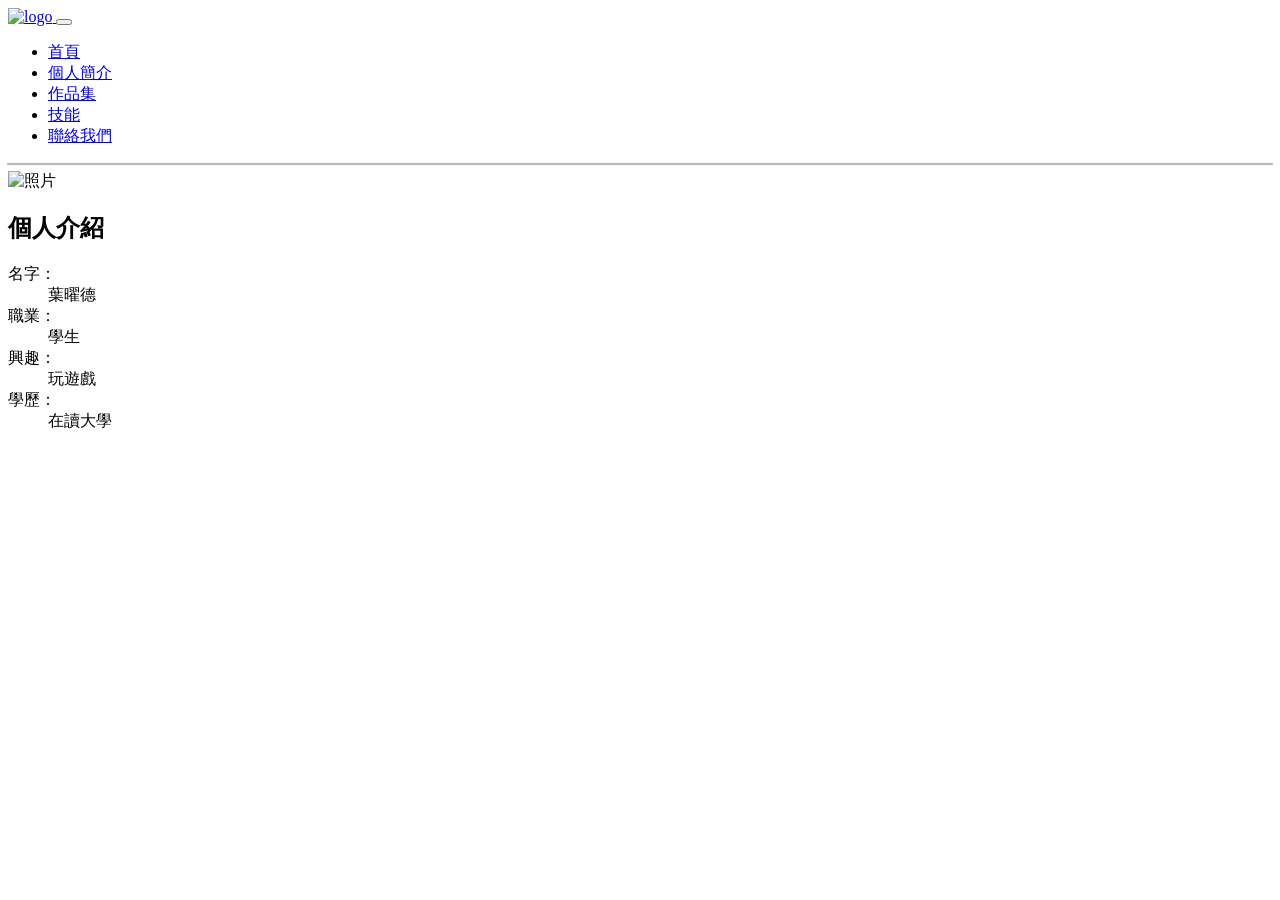
==== about.html @ e7cdc072 "Add files via upload" ====
<!DOCTYPE html>
<html lang="en">

<head>
  <meta charset="UTF-8">
  <meta name="viewport" content="width=device-width, initial-scale=1.0">
  <title>Document</title>
  <link rel="shortcut icon" href="img/pexels-wzm-pictures-430160891-18241353.jpg" type="image/x-icon">
  <link rel="stylesheet" href="css/style.css">
  <link rel="stylesheet" href="css/bootstrap.min.css">
</head>

<body>
  <nav class="navbar navbar-expand-lg bg-body-tertiary">
    <div class="container-fluid">
      <a class="navbar-brand" href="index.html">
        <img src="img/pexels-wzm-pictures-430160891-18241353.jpg" alt="logo" width="100">
      </a>
      <button class="navbar-toggler" type="button" data-bs-toggle="collapse" data-bs-target="#navbarSupportedContent"
        aria-controls="navbarSupportedContent" aria-expanded="false" aria-label="Toggle navigation">
        <span class="navbar-toggler-icon"></span>
      </button>
      <div class="collapse navbar-collapse" id="navbarSupportedContent">
        <ul class="navbar-nav me-auto mb-2 mb-lg-0">
          <li class="nav-item">
            <a class="nav-link" href="index.html">首頁</a>
          </li>
          <li class="nav-item">
            <a class="nav-link active" aria-current="page" href="about.html">個人簡介</a>
          </li>
          <li class="nav-item">
            <a class="nav-link" href="portfolio.html">作品集</a>
          </li>
          <li class="nav-item">
            <a class="nav-link" href="skills.html">技能</a>
          </li>
          <li class="nav-item">
            <a class="nav-link" href="contact.html">聯絡我們</a>
          </li>
        </ul>
      </div>
    </div>
  </nav>
  <hr style="box-shadow: 0px 1px 1px 1px rgb(180, 180, 180); border: none;">
  <section id="profile" class="container my-5">
    <div class="row align-items-center">
      <div class="col-md-4 text-center mb-4 mb-md-0">
        <img src="img/照片.jpg" alt="照片" class="img-fluid rounded shadow" style="max-width: 300px; height: auto;"
          id="profilePhoto">
      </div>
      <div class="col-md-8">
        <h2 class="mb-4 text-primary fw-bold">個人介紹</h2>
        <dl class="row fs-5">
          <dt class="col-sm-3 text-secondary">名字：</dt>
          <dd class="col-sm-9">葉曜德</dd>
          <dt class="col-sm-3 text-secondary">職業：</dt>
          <dd class="col-sm-9">學生</dd>
          <dt class="col-sm-3 text-secondary">興趣：</dt>
          <dd class="col-sm-9">玩遊戲</dd>
          <dt class="col-sm-3 text-secondary">學歷：</dt>
          <dd class="col-sm-9">在讀大學</dd>
        </dl>
      </div>

    </div>
  </section>
  <script src="js/bootstrap.bundle.min.js"></script>
  <script src="js/main.js"></script>
</body>

</html>
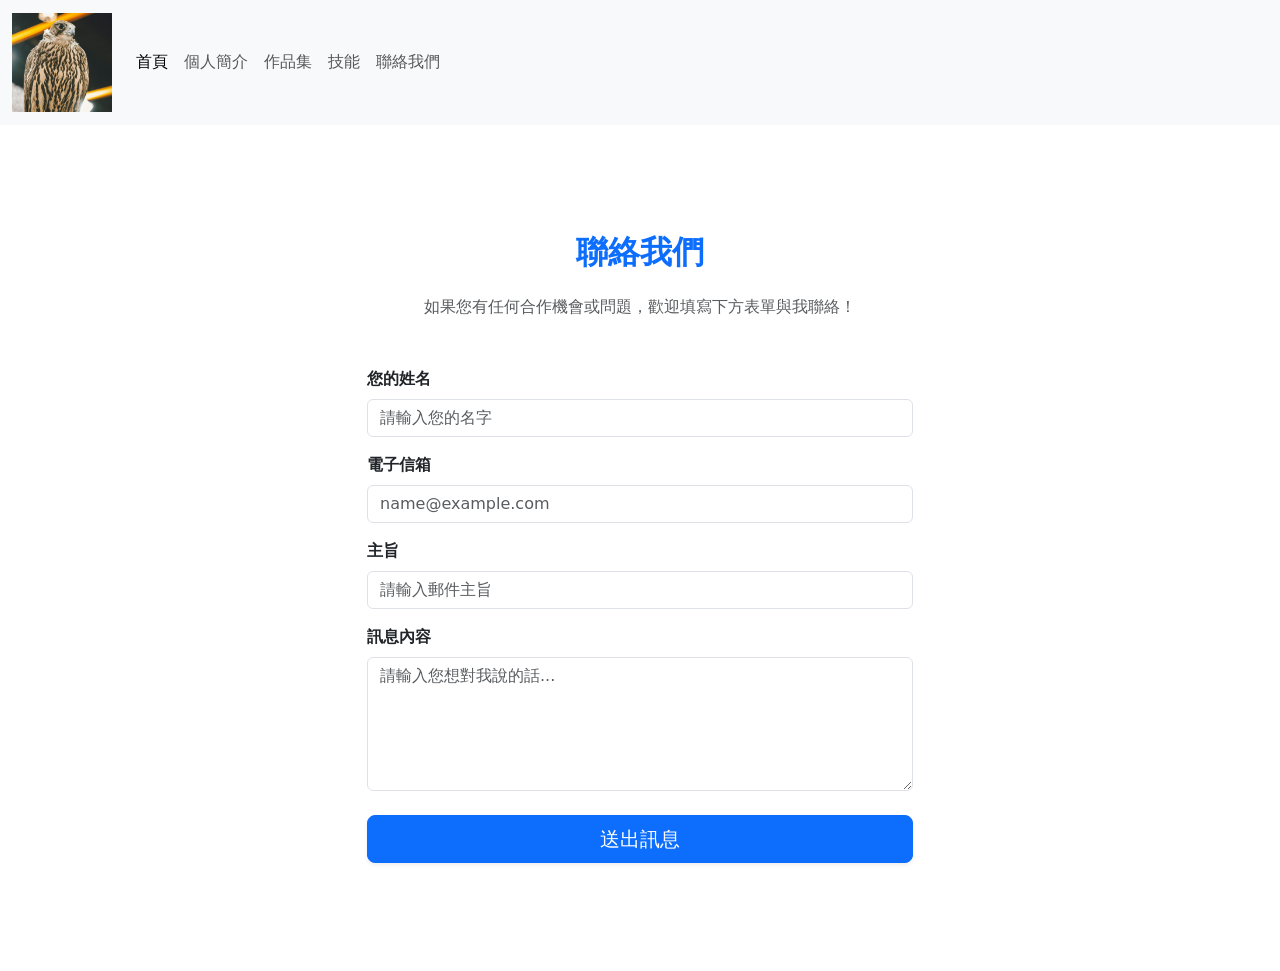
==== commit f553c8c7: "Update about.html" ====
--- a/about.html
+++ b/about.html
@@ -4,7 +4,7 @@
 <head>
   <meta charset="UTF-8">
   <meta name="viewport" content="width=device-width, initial-scale=1.0">
-  <title>Document</title>
+  <title>聯絡我們</title>
   <link rel="shortcut icon" href="img/pexels-wzm-pictures-430160891-18241353.jpg" type="image/x-icon">
   <link rel="stylesheet" href="css/style.css">
   <link rel="stylesheet" href="css/bootstrap.min.css">
@@ -14,8 +14,7 @@
   <nav class="navbar navbar-expand-lg bg-body-tertiary">
     <div class="container-fluid">
       <a class="navbar-brand" href="index.html">
-        <img src="img/pexels-wzm-pictures-430160891-18241353.jpg" alt="logo" width="100">
-      </a>
+        <img src="img/pexels-wzm-pictures-430160891-18241353.jpg" alt="logo" width=100px></a>
       <button class="navbar-toggler" type="button" data-bs-toggle="collapse" data-bs-target="#navbarSupportedContent"
         aria-controls="navbarSupportedContent" aria-expanded="false" aria-label="Toggle navigation">
         <span class="navbar-toggler-icon"></span>
@@ -23,10 +22,10 @@
       <div class="collapse navbar-collapse" id="navbarSupportedContent">
         <ul class="navbar-nav me-auto mb-2 mb-lg-0">
           <li class="nav-item">
-            <a class="nav-link" href="index.html">首頁</a>
+            <a class="nav-link active" aria-current="page" href="index.html">首頁</a>
           </li>
           <li class="nav-item">
-            <a class="nav-link active" aria-current="page" href="about.html">個人簡介</a>
+            <a class="nav-link" href="about.html">個人簡介</a>
           </li>
           <li class="nav-item">
             <a class="nav-link" href="portfolio.html">作品集</a>
@@ -41,31 +40,39 @@
       </div>
     </div>
   </nav>
-  <hr style="box-shadow: 0px 1px 1px 1px rgb(180, 180, 180); border: none;">
-  <section id="profile" class="container my-5">
-    <div class="row align-items-center">
-      <div class="col-md-4 text-center mb-4 mb-md-0">
-        <img src="img/照片.jpg" alt="照片" class="img-fluid rounded shadow" style="max-width: 300px; height: auto;"
-          id="profilePhoto">
+  <section id="contact" class="container my-5">
+    <div class="row justify-content-center">
+      <div class="col-md-8 col-lg-6">
+        <h2 class="text-center mb-4 text-primary fw-bold">聯絡我們</h2>
+        <p class="text-center text-muted mb-5">如果您有任何合作機會或問題，歡迎填寫下方表單與我聯絡！</p>
+        <form action="#" method="POST">
+          <div class="mb-3">
+            <label for="userName" class="form-label fw-semibold">您的姓名</label>
+            <input type="text" class="form-control" id="userName" placeholder="請輸入您的名字" required>
+          </div>
+          <div class="mb-3">
+            <label for="userEmail" class="form-label fw-semibold">電子信箱</label>
+            <input type="email" class="form-control" id="userEmail" placeholder="name@example.com" required>
+          </div>
+          <div class="mb-3">
+            <label for="userSubject" class="form-label fw-semibold">主旨</label>
+            <input type="text" class="form-control" id="userSubject" placeholder="請輸入郵件主旨" required>
+          </div>
+          <div class="mb-4">
+            <label for="userMessage" class="form-label fw-semibold">訊息內容</label>
+            <textarea class="form-control" id="userMessage" rows="5" placeholder="請輸入您想對我說的話..." required></textarea>
+          </div>
+          <div class="d-grid">
+            <button type="submit" class="btn btn-primary btn-lg shadow-sm">送出訊息</button>
+          </div>
+
+        </form>
+
       </div>
-      <div class="col-md-8">
-        <h2 class="mb-4 text-primary fw-bold">個人介紹</h2>
-        <dl class="row fs-5">
-          <dt class="col-sm-3 text-secondary">名字：</dt>
-          <dd class="col-sm-9">葉曜德</dd>
-          <dt class="col-sm-3 text-secondary">職業：</dt>
-          <dd class="col-sm-9">學生</dd>
-          <dt class="col-sm-3 text-secondary">興趣：</dt>
-          <dd class="col-sm-9">玩遊戲</dd>
-          <dt class="col-sm-3 text-secondary">學歷：</dt>
-          <dd class="col-sm-9">在讀大學</dd>
-        </dl>
-      </div>
-
     </div>
   </section>
+
   <script src="js/bootstrap.bundle.min.js"></script>
-  <script src="js/main.js"></script>
 </body>
 
-</html>+</html>
--- a/css/style.css
+++ b/css/style.css
@@ -0,0 +1,122 @@
+body {
+    font-family: "Microsoft JhengHei", sans-serif;
+    background-color: #f8f9fb;
+    color: #333;
+    line-height: 1.8;
+}
+
+section {
+    padding: 60px 0;
+}
+
+.img-round {
+    border-radius: 50%;
+    object-fit: cover;
+}
+
+#profile {
+    text-align: center;
+}
+
+.navbar {
+    padding: 150px 0;
+}
+
+.navbar-nav .nav-link {
+    transition: color 0.3s;
+}
+
+.navbar-nav .nav-link:hover {
+    color: #2495d6 !important;
+}
+
+#carouselExampleCaptions,
+#cd {
+    margin-top: 80px;
+}
+
+.carousel-inner img {
+    border-radius: 15px;
+}
+
+#cd h5 {
+    font-weight: 600;
+}
+
+#cd .card {
+    border: 1px solid #dcdfe6;
+    border-radius: 15px;
+    overflow: hidden;
+    background: #fff;
+    box-shadow: 0 4px 12px rgba(0, 0, 0, 0.08);
+    transition: transform 0.3s, box-shadow 0.3s;
+}
+
+#cd .card:hover {
+    transform: translateY(-5px);
+    box-shadow: 0 8px 20px rgba(0, 0, 0, 0.12);
+}
+
+.card-img-top {
+    max-width: 100%;
+    max-height: 100%;
+    width: auto;
+    height: auto;
+}
+
+.card-btn {
+    display: inline-block;
+    padding: 10px 20px;
+    background: #6366f1;
+    color: white;
+    text-decoration: none;
+    border-radius: 20px;
+    transition: background 0.3s;
+}
+
+.card-btn:hover {
+    background: #4f46e5;
+    color: white;
+}
+
+.card-img-top {
+    width: 100%;
+    height: 200px;
+    object-fit: cover;
+}
+
+img {
+    max-width: 100%;
+    height: auto;
+}
+
+.img-box {
+    height: 250px;
+    display: flex;
+    justify-content: center;
+    align-items: center;
+    background: #fff;
+}
+
+html,
+body {
+    overflow-x: hidden;
+}
+
+@media (max-width: 767.98px) {
+
+    #carouselExampleCaptions,
+    #cd {
+        margin-top: 40px;
+    }
+
+    h1,
+    .display-4 {
+        font-size: 2.2rem !important;
+    }
+
+    #profilePhoto {
+        max-width: 200px !important;
+        margin-bottom: 20px;
+    }
+}
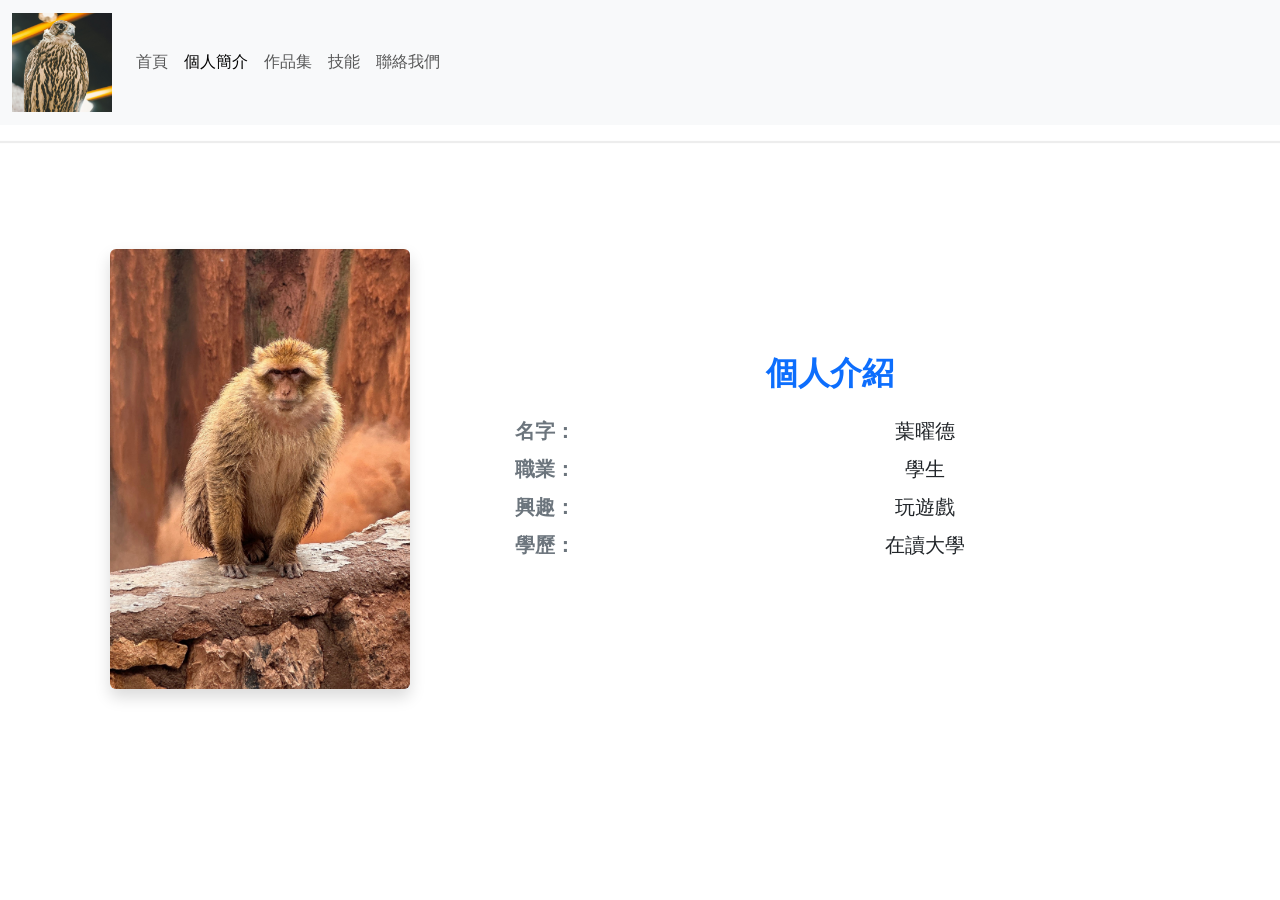
==== commit 344cc914: "Update about.html" ====
--- a/about.html
+++ b/about.html
@@ -4,7 +4,7 @@
 <head>
   <meta charset="UTF-8">
   <meta name="viewport" content="width=device-width, initial-scale=1.0">
-  <title>聯絡我們</title>
+  <title>個人簡介</title>
   <link rel="shortcut icon" href="img/pexels-wzm-pictures-430160891-18241353.jpg" type="image/x-icon">
   <link rel="stylesheet" href="css/style.css">
   <link rel="stylesheet" href="css/bootstrap.min.css">
@@ -14,7 +14,8 @@
   <nav class="navbar navbar-expand-lg bg-body-tertiary">
     <div class="container-fluid">
       <a class="navbar-brand" href="index.html">
-        <img src="img/pexels-wzm-pictures-430160891-18241353.jpg" alt="logo" width=100px></a>
+        <img src="img/pexels-wzm-pictures-430160891-18241353.jpg" alt="logo" width="100">
+      </a>
       <button class="navbar-toggler" type="button" data-bs-toggle="collapse" data-bs-target="#navbarSupportedContent"
         aria-controls="navbarSupportedContent" aria-expanded="false" aria-label="Toggle navigation">
         <span class="navbar-toggler-icon"></span>
@@ -22,10 +23,10 @@
       <div class="collapse navbar-collapse" id="navbarSupportedContent">
         <ul class="navbar-nav me-auto mb-2 mb-lg-0">
           <li class="nav-item">
-            <a class="nav-link active" aria-current="page" href="index.html">首頁</a>
+            <a class="nav-link" href="index.html">首頁</a>
           </li>
           <li class="nav-item">
-            <a class="nav-link" href="about.html">個人簡介</a>
+            <a class="nav-link active" aria-current="page" href="about.html">個人簡介</a>
           </li>
           <li class="nav-item">
             <a class="nav-link" href="portfolio.html">作品集</a>
@@ -40,39 +41,31 @@
       </div>
     </div>
   </nav>
-  <section id="contact" class="container my-5">
-    <div class="row justify-content-center">
-      <div class="col-md-8 col-lg-6">
-        <h2 class="text-center mb-4 text-primary fw-bold">聯絡我們</h2>
-        <p class="text-center text-muted mb-5">如果您有任何合作機會或問題，歡迎填寫下方表單與我聯絡！</p>
-        <form action="#" method="POST">
-          <div class="mb-3">
-            <label for="userName" class="form-label fw-semibold">您的姓名</label>
-            <input type="text" class="form-control" id="userName" placeholder="請輸入您的名字" required>
-          </div>
-          <div class="mb-3">
-            <label for="userEmail" class="form-label fw-semibold">電子信箱</label>
-            <input type="email" class="form-control" id="userEmail" placeholder="name@example.com" required>
-          </div>
-          <div class="mb-3">
-            <label for="userSubject" class="form-label fw-semibold">主旨</label>
-            <input type="text" class="form-control" id="userSubject" placeholder="請輸入郵件主旨" required>
-          </div>
-          <div class="mb-4">
-            <label for="userMessage" class="form-label fw-semibold">訊息內容</label>
-            <textarea class="form-control" id="userMessage" rows="5" placeholder="請輸入您想對我說的話..." required></textarea>
-          </div>
-          <div class="d-grid">
-            <button type="submit" class="btn btn-primary btn-lg shadow-sm">送出訊息</button>
-          </div>
+  <hr style="box-shadow: 0px 1px 1px 1px rgb(180, 180, 180); border: none;">
+  <section id="profile" class="container my-5">
+    <div class="row align-items-center">
+      <div class="col-md-4 text-center mb-4 mb-md-0">
+        <img src="img/照片.jpg" alt="照片" class="img-fluid rounded shadow" style="max-width: 300px; height: auto;"
+          id="profilePhoto">
+      </div>
+      <div class="col-md-8">
+        <h2 class="mb-4 text-primary fw-bold">個人介紹</h2>
+        <dl class="row fs-5">
+          <dt class="col-sm-3 text-secondary">名字：</dt>
+          <dd class="col-sm-9">葉曜德</dd>
+          <dt class="col-sm-3 text-secondary">職業：</dt>
+          <dd class="col-sm-9">學生</dd>
+          <dt class="col-sm-3 text-secondary">興趣：</dt>
+          <dd class="col-sm-9">玩遊戲</dd>
+          <dt class="col-sm-3 text-secondary">學歷：</dt>
+          <dd class="col-sm-9">在讀大學</dd>
+        </dl>
+      </div>
 
-        </form>
-
-      </div>
     </div>
   </section>
-
   <script src="js/bootstrap.bundle.min.js"></script>
+  <script src="js/main.js"></script>
 </body>
 
 </html>
